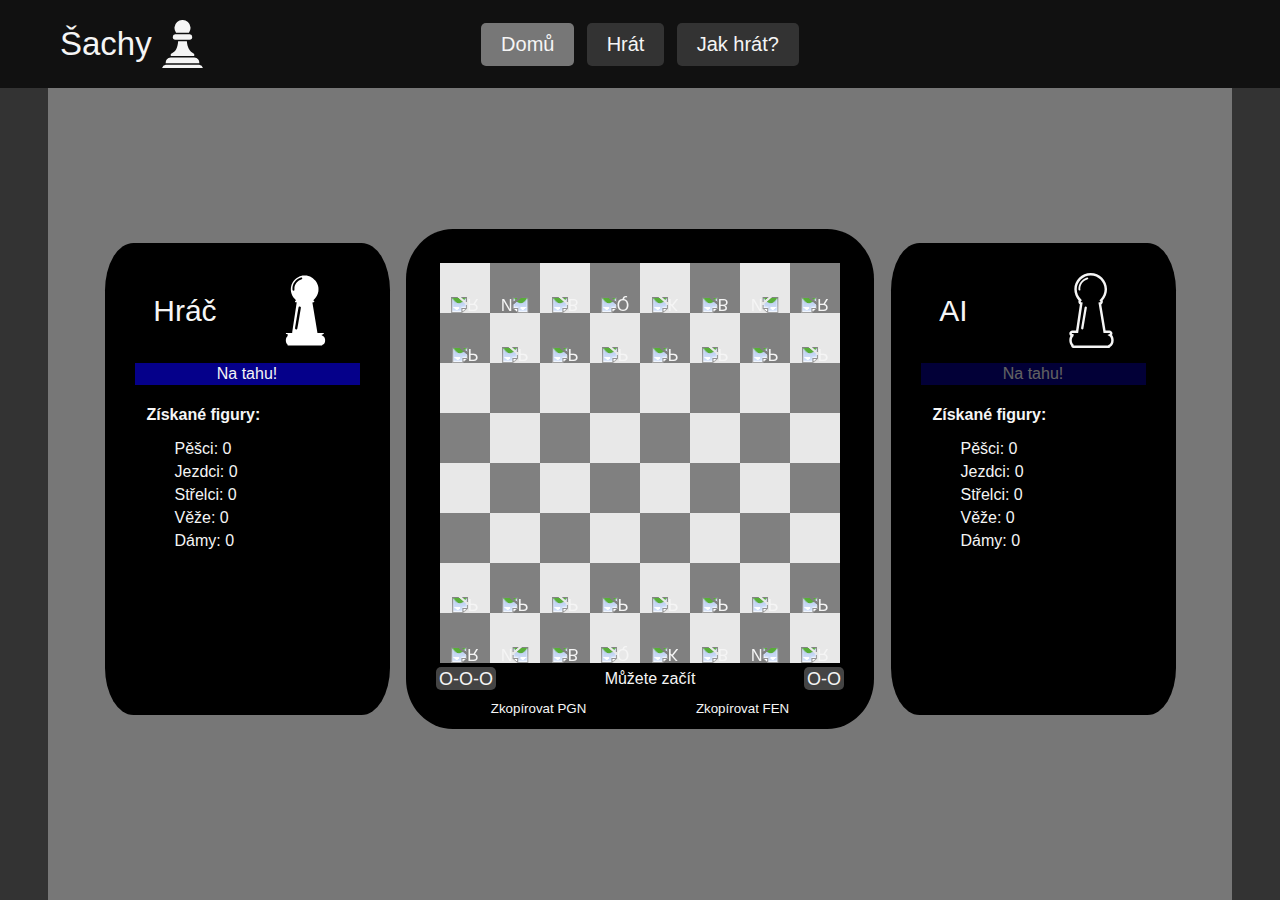
==== index.html @ 5ee54f92 "PGN/FEN export" ====
<!DOCTYPE html>
<html lang="en">
<head>
    <meta charset="UTF-8">
    <meta name="viewport" content="width=device-width, initial-scale=1.0">
    <title>Šachy</title>
    <link rel="stylesheet" href="chess.css">
    <link rel="stylesheet" href="style.css">
    <link rel="icon" href="https://www.svgrepo.com/show/48724/pawn.svg" type="image/x-icon">
</head>
<body>
    <header>
        <span>Šachy</span>
        <svg id="Layer_1" data-name="Layer 1" xmlns="http://www.w3.org/2000/svg" viewBox="0 0 104.38 122.88"><defs><style>.cls-1{fill-rule:evenodd;}</style></defs><title>chess-pawn</title><path class="cls-1" d="M35.73,32.57a20.45,20.45,0,1,1,32.91,0Zm35.06,3.88a7.1,7.1,0,0,1,6.17,7h0a7.11,7.11,0,0,1-6.61,7.06H34a7.1,7.1,0,0,1-6.6-7.06h0a7.1,7.1,0,0,1,6.17-7ZM63.33,54.4c.91,14.57,6,26.07,18.75,31.85V91.6H22.3V86.25c12-3.8,17.68-15,18.73-31.85ZM82.39,95.45a14.39,14.39,0,0,1,12.67,14.23v.22H9.32v-.22A14.39,14.39,0,0,1,22,95.45l.31,0H82.08l.31,0ZM94.9,113.77a12,12,0,0,1,9.48,9.11H0a12,12,0,0,1,9.47-9.11Z"/></svg>
        <div id="heading-buttons">
            <button id="home" class="selected">Domů</button>
            <button id="game">Hrát</button>
            <button id="howto">Jak hrát?</button>
        </div>
    </header>
    <main id="page1">
        <section class="game player-info" id="white">
            <div id="basic-info">
                <input type="text" value="Hráč">
                <img src="white-pawn.svg" alt="white-pawn">
            </div>
            <div class="na-tahu yes">Na tahu!</div>
            <div id="piece-gain">
                <h4>Získané figury:</h4>
                <ul>
                    <li>Pěšci: <span data-piece="P">0</span></li>
                    <li>Jezdci: <span data-piece="N">0</span></li>
                    <li>Střelci: <span data-piece="B">0</span></li>
                    <li>Věže: <span data-piece="R">0</span></li>
                    <li>Dámy: <span data-piece="Q">0</span></li>
                </ul>
            </div>
        </section>
        <section class="game">
            <div class="chessboard">
                <div class="1 a"></div>
                <div class="1 b"></div>
                <div class="1 c"></div>
                <div class="1 d"></div>
                <div class="1 e"></div>
                <div class="1 f"></div>
                <div class="1 g"></div>
                <div class="1 h"></div>

                <div class="2 a"></div>
                <div class="2 b"></div>
                <div class="2 c"></div>
                <div class="2 d"></div>
                <div class="2 e"></div>
                <div class="2 f"></div>
                <div class="2 g"></div>
                <div class="2 h"></div>

                <div class="3 a"></div>
                <div class="3 b"></div>
                <div class="3 c"></div>
                <div class="3 d"></div>
                <div class="3 e"></div>
                <div class="3 f"></div>
                <div class="3 g"></div>
                <div class="3 h"></div>

                <div class="4 a"></div>
                <div class="4 b"></div>
                <div class="4 c"></div>
                <div class="4 d"></div>
                <div class="4 e"></div>
                <div class="4 f"></div>
                <div class="4 g"></div>
                <div class="4 h"></div>

                <div class="5 a"></div>
                <div class="5 b"></div>
                <div class="5 c"></div>
                <div class="5 d"></div>
                <div class="5 e"></div>
                <div class="5 f"></div>
                <div class="5 g"></div>
                <div class="5 h"></div>

                <div class="6 a"></div>
                <div class="6 b"></div>
                <div class="6 c"></div>
                <div class="6 d"></div>
                <div class="6 e"></div>
                <div class="6 f"></div>
                <div class="6 g"></div>
                <div class="6 h"></div>

                <div class="7 a"></div>
                <div class="7 b"></div>
                <div class="7 c"></div>
                <div class="7 d"></div>
                <div class="7 e"></div>
                <div class="7 f"></div>
                <div class="7 g"></div>
                <div class="7 h"></div>

                <div class="8 a"></div>
                <div class="8 b"></div>
                <div class="8 c"></div>
                <div class="8 d"></div>
                <div class="8 e"></div>
                <div class="8 f"></div>
                <div class="8 g"></div>
                <div class="8 h"></div>
            </div>
            <div class="cb-tools">
                <button class="castle">O-O-O</button>
                <p id="protocol-line" id="black">Můžete začít</p>
                <button class="castle">O-O</button>
            </div>
            <div class="pgn-fen">
                <button id="pgn">Zkopírovat PGN</button>
                <button id="fen">Zkopírovat FEN</button>
            </div>
        </section>
        <section class="game player-info" id="black">
            <div id="basic-info">
                <input type="text" value="AI">
                <svg fill="#000000" version="1.1" id="Capa_1" xmlns="http://www.w3.org/2000/svg" xmlns:xlink="http://www.w3.org/1999/xlink"  width="800px" height="800px" viewBox="0 0 66.859 66.858" xml:space="preserve"><g><path d="M51.677,55.355c0.272-0.428,0.43-0.932,0.43-1.463c0-1.488-1.213-2.701-2.701-2.701h-3.407L42.13,27.973c0.86-0.485,1.432-1.403,1.432-2.455c0-0.348-0.063-0.688-0.188-1.005c2.492-2.684,3.904-6.252,3.904-9.926C47.278,6.544,40.735,0,32.692,0S18.104,6.544,18.104,14.587c0,3.634,1.391,7.176,3.84,9.854c-0.141,0.337-0.213,0.702-0.213,1.077c0,1.024,0.533,1.922,1.363,2.418l-3.457,23.255h-3.278c-1.49,0-2.701,1.213-2.701,2.701c0,0.865,0.406,1.637,1.041,2.131c-0.666,1.086-1.041,2.494-1.041,3.994c0,1.886,0.594,3.623,1.607,4.762v0.158c0,1.059,0.863,1.921,1.922,1.921h31.391c0.76,0,1.42-0.445,1.73-1.091c1.731-0.819,2.893-3.069,2.893-5.75C53.2,58.178,52.628,56.484,51.677,55.355z M49.134,63.872l-0.828,0.21v0.585H17.456v-0.825l-0.363-0.326c-0.756-0.682-1.246-2.053-1.246-3.498c0-1.467,0.479-2.809,1.246-3.5l0.363-0.326l-0.004-1.786h-1.093c-0.281,0-0.512-0.229-0.512-0.513c0-0.282,0.23-0.512,0.512-0.512h5.168l4.023-27.077l-1.082-0.16c-0.316-0.048-0.547-0.311-0.547-0.626c0-0.169,0.066-0.329,0.188-0.45l0.783-0.789l-0.799-0.771c-2.412-2.326-3.797-5.577-3.797-8.92c0-6.835,5.563-12.396,12.396-12.396c6.836,0,12.396,5.562,12.396,12.396c0,3.371-1.4,6.639-3.842,8.965l-0.781,0.743l0.732,0.792c0.078,0.087,0.174,0.231,0.174,0.431c0,0.326-0.25,0.595-0.578,0.626l-1.17,0.11l4.521,27.127h5.26c0.281,0,0.512,0.229,0.512,0.512c0,0.203-0.123,0.387-0.309,0.469l-1.961,0.85l1.832,1.096c0.738,0.44,1.531,1.789,1.531,3.711C51.011,62.135,50.058,63.641,49.134,63.872z M29.3,31.019l-3.098,18.377c-0.084,0.506-0.521,0.863-1.016,0.863c-0.059,0-0.115-0.006-0.174-0.017c-0.563-0.095-0.941-0.627-0.846-1.188l3.096-18.38c0.096-0.561,0.627-0.942,1.189-0.844C29.017,29.924,29.394,30.457,29.3,31.019z M30.511,4.492c0.152,0.43-0.074,0.901-0.504,1.053c-7.484,2.632-6.523,8.936-6.48,9.203c0.076,0.449-0.229,0.876-0.68,0.95c-0.045,0.008-0.092,0.011-0.137,0.011c-0.396,0-0.746-0.286-0.813-0.689c-0.014-0.078-1.217-7.946,7.561-11.034C29.888,3.833,30.361,4.061,30.511,4.492z"/></g></svg>
            </div>
            <div class="na-tahu no">Na tahu!</div>
            <div id="piece-gain">
                <h4>Získané figury:</h4>
                <ul>
                    <li>Pěšci: <span data-piece="P">0</span></li>
                    <li>Jezdci: <span data-piece="N">0</span></li>
                    <li>Střelci: <span data-piece="B">0</span></li>
                    <li>Věže: <span data-piece="R">0</span></li>
                    <li>Dámy: <span data-piece="Q">0</span></li>
                </ul>
            </div>
        </section>
    </main>
    <main id="page2" style="display: none;"></main>
    <main id="page3" style="display: none;"></main>
    <!-- <button id="invert">Invert the chessboard!</button> -->

    <script src="chessboard.js"></script>
    <script src="script.js"></script>
</body>
</html>
---- chess.css ----
.chessboard {
    display: grid;
    grid-template-columns: repeat(8, 1fr);
    grid-template-rows: repeat(8, 1fr);
    width: 400px;
    height: 400px;
    border: 3px solid black;
    padding: 1px;
    /* invert the content upside down, but the sides have to remain in the same columns */
    transform: matrix(1, 0, 0, -1, 0, 0);
}
.chessboard div{
    background-color: #e8e8e8;
}

.chessboard .\031.a, .\033.a, .\035.a, .\037.a,
.chessboard .\031.c, .\033.c, .\035.c, .\037.c,
.chessboard .\031.e, .\033.e, .\035.e, .\037.e,
.chessboard .\031.g, .\033.g, .\035.g, .\037.g,
.chessboard .\030.b, .\032.b, .\034.b, .\036.b, .\038.b,
.chessboard .\030.d, .\032.d, .\034.d, .\036.d, .\038.d,
.chessboard .\030.f, .\032.f, .\034.f, .\036.f, .\038.f,
.chessboard .\030.h, .\032.h, .\034.h, .\036.h, .\038.h {
    background-color: grey;
}


.chessboard div {
    text-align: center;
    width: 50px;
    height: 50px;
}

.chessboard div:hover {
    opacity: 0.5;
}
.chessboard div.a:hover {
    opacity: 0.5;
}

img {
    width: 100%;
}

img[src="https://upload.wikimedia.org/wikipedia/commons/4/43/Chess_Ndt45.svg"], img[src="https://upload.wikimedia.org/wikipedia/commons/1/17/Chess_Nlt45.svg"] {
    transform: matrix(-1, 0, 0, 1, 0, 0);
}
---- style.css ----
:root{
    --game-height: 430px
}

*{
    font-family: sans-serif;
}

header{
    position: fixed;
    top: 0;
    left: 0;
    padding: 20px 60px;
    background-color: #111;
    color: whitesmoke;
    width: 100vw;
    font-size: 33px;
    display: flex;
    align-items: center;
    z-index: 100;
}
header svg{
    width: 41px;
    fill: whitesmoke;
    margin-left: 10px;
}
#heading-buttons{
    display: flex;
    align-content: center;
    justify-content: space-around;
    position: absolute;
    left: calc(50vw - 165px);
    width: 330px;
}
#heading-buttons button{
    padding: 10px 20px;
    background-color: #333;
    color: whitesmoke;
    border: none;
    border-radius: 5px;
    cursor: pointer;
    font-size: 20px;
    transition: 0.5s;
}
#heading-buttons button:hover{
    background-color: #555;
}
#heading-buttons button:active{
    background-color: #777;
}
.selected{
    background-color: #777 !important;
    
}
main{
    margin: 0px 40px;
    background-color: rgb(119, 119, 119);
    padding: 50px 40px 0px;
    display: flex;
    height: -webkit-fill-available;
    justify-content: space-evenly;
    align-items: center;
}

body{
    margin-bottom: 0;
    height: calc(100vh - 8px); /* 8px is the default margin-top of body */
    background-color: #333;
}

section.game{
    background-color: black;
    width: fit-content;
    padding: 30px;
    border-radius: 10%;
    color: whitesmoke;
    padding-bottom: 12px;
}

section.player-info{
    height: var(--game-height);
    width: 225px;
}

#basic-info{
    display: flex;
    justify-content: center;
    align-items: center;
    margin-bottom: 15px;
}

#basic-info svg{
    width: 75px;
    fill: whitesmoke;
    height: min-content;
}
#basic-info img{
    width: 75px;
    height: min-content;
}

#basic-info input{
    height: 30px;
    /* It has to not appear as input */
    background-color: transparent;
    border: none;
    color: whitesmoke;
    font-size: 30px;
    max-width: 50%;
    
}
#basic-info input:focus{
    outline: none;
}

.na-tahu{
    background-color: #05008a;
    color: whitesmoke;
    padding: 2px 0;
    text-align: center
}
.na-tahu.no{
    opacity: 0.4;
}

#piece-gain h4{
    margin-left: 12px;
    margin-bottom: 5px;
}

#piece-gain li{
    list-style-type: none;
    margin-top: 5px;
}
.cb-tools{
    display: flex;
    justify-content: space-between;
    align-items: center;
}

#protocol-line{
    margin: 0;
    text-align: center;
}

.cb-tools button{
    padding: 2px 3px 0;
    background-color: #444;
    color: whitesmoke;
    border: none;
    border-radius: 5px;
    cursor: pointer;
    font-size: 18px;
    transition: 0.2s;
}

.cb-tools button:hover{
    background-color: #666;
}

.pgn-fen {
    display: flex;
    justify-content: space-around;
    align-items: center;
    padding-top: 10px;
}
.pgn-fen button{
    background-color: transparent;
    outline: none;
    border: none;
    color: whitesmoke;
}
.pgn-fen button:hover{
    color: #666;
    cursor: pointer;
}
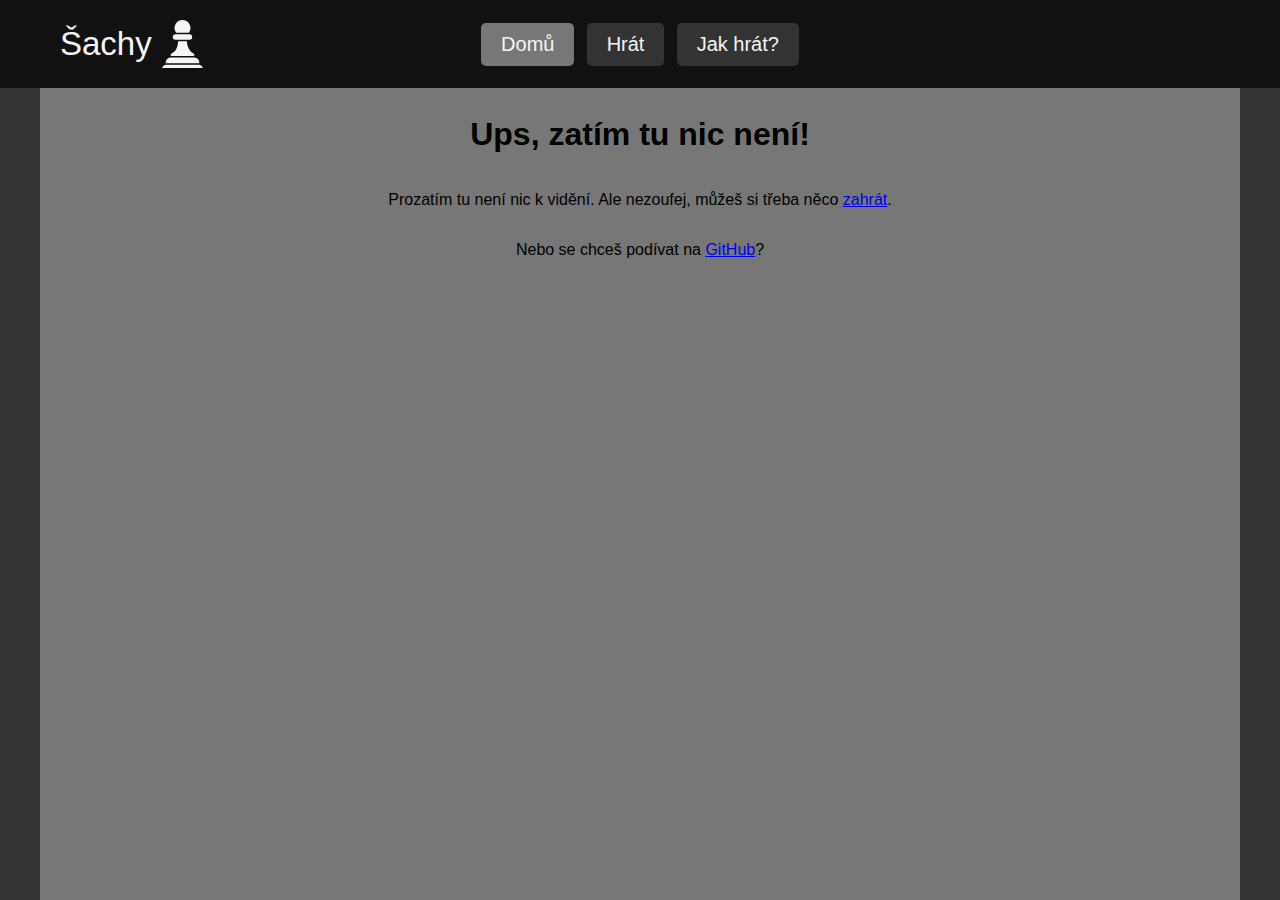
==== commit 8c78b66a: "RespCSS Tabs add" ====
--- a/index.html
+++ b/index.html
@@ -4,9 +4,9 @@
     <meta charset="UTF-8">
     <meta name="viewport" content="width=device-width, initial-scale=1.0">
     <title>Šachy</title>
-    <link rel="stylesheet" href="chess.css">
     <link rel="stylesheet" href="style.css">
     <link rel="icon" href="https://www.svgrepo.com/show/48724/pawn.svg" type="image/x-icon">
+    <link rel="stylesheet" href="responzivita.css">
 </head>
 <body>
     <header>
@@ -14,135 +14,16 @@
         <svg id="Layer_1" data-name="Layer 1" xmlns="http://www.w3.org/2000/svg" viewBox="0 0 104.38 122.88"><defs><style>.cls-1{fill-rule:evenodd;}</style></defs><title>chess-pawn</title><path class="cls-1" d="M35.73,32.57a20.45,20.45,0,1,1,32.91,0Zm35.06,3.88a7.1,7.1,0,0,1,6.17,7h0a7.11,7.11,0,0,1-6.61,7.06H34a7.1,7.1,0,0,1-6.6-7.06h0a7.1,7.1,0,0,1,6.17-7ZM63.33,54.4c.91,14.57,6,26.07,18.75,31.85V91.6H22.3V86.25c12-3.8,17.68-15,18.73-31.85ZM82.39,95.45a14.39,14.39,0,0,1,12.67,14.23v.22H9.32v-.22A14.39,14.39,0,0,1,22,95.45l.31,0H82.08l.31,0ZM94.9,113.77a12,12,0,0,1,9.48,9.11H0a12,12,0,0,1,9.47-9.11Z"/></svg>
         <div id="heading-buttons">
             <button id="home" class="selected">Domů</button>
-            <button id="game">Hrát</button>
-            <button id="howto">Jak hrát?</button>
+            <button id="game"><a href="./game.html">Hrát</a></button>
+            <button id="howto"><a href="./tutorial.html">Jak hrát?</a></button>
         </div>
     </header>
-    <main id="page1">
-        <section class="game player-info" id="white">
-            <div id="basic-info">
-                <input type="text" value="Hráč">
-                <img src="white-pawn.svg" alt="white-pawn">
-            </div>
-            <div class="na-tahu yes">Na tahu!</div>
-            <div id="piece-gain">
-                <h4>Získané figury:</h4>
-                <ul>
-                    <li>Pěšci: <span data-piece="P">0</span></li>
-                    <li>Jezdci: <span data-piece="N">0</span></li>
-                    <li>Střelci: <span data-piece="B">0</span></li>
-                    <li>Věže: <span data-piece="R">0</span></li>
-                    <li>Dámy: <span data-piece="Q">0</span></li>
-                </ul>
-            </div>
-        </section>
-        <section class="game">
-            <div class="chessboard">
-                <div class="1 a"></div>
-                <div class="1 b"></div>
-                <div class="1 c"></div>
-                <div class="1 d"></div>
-                <div class="1 e"></div>
-                <div class="1 f"></div>
-                <div class="1 g"></div>
-                <div class="1 h"></div>
+    <main id="page2">
+        <h1>Ups, zatím tu nic není!</h1>
+        <p>Prozatím tu není nic k vidění. Ale nezoufej, můžeš si třeba něco <a href="./game.html">zahrát</a>.</p>
+        <p>Nebo se chceš podívat na <a href="https://github.com/M-Brachtl/chess_web">GitHub</a>?</p>
+    </main>
 
-                <div class="2 a"></div>
-                <div class="2 b"></div>
-                <div class="2 c"></div>
-                <div class="2 d"></div>
-                <div class="2 e"></div>
-                <div class="2 f"></div>
-                <div class="2 g"></div>
-                <div class="2 h"></div>
-
-                <div class="3 a"></div>
-                <div class="3 b"></div>
-                <div class="3 c"></div>
-                <div class="3 d"></div>
-                <div class="3 e"></div>
-                <div class="3 f"></div>
-                <div class="3 g"></div>
-                <div class="3 h"></div>
-
-                <div class="4 a"></div>
-                <div class="4 b"></div>
-                <div class="4 c"></div>
-                <div class="4 d"></div>
-                <div class="4 e"></div>
-                <div class="4 f"></div>
-                <div class="4 g"></div>
-                <div class="4 h"></div>
-
-                <div class="5 a"></div>
-                <div class="5 b"></div>
-                <div class="5 c"></div>
-                <div class="5 d"></div>
-                <div class="5 e"></div>
-                <div class="5 f"></div>
-                <div class="5 g"></div>
-                <div class="5 h"></div>
-
-                <div class="6 a"></div>
-                <div class="6 b"></div>
-                <div class="6 c"></div>
-                <div class="6 d"></div>
-                <div class="6 e"></div>
-                <div class="6 f"></div>
-                <div class="6 g"></div>
-                <div class="6 h"></div>
-
-                <div class="7 a"></div>
-                <div class="7 b"></div>
-                <div class="7 c"></div>
-                <div class="7 d"></div>
-                <div class="7 e"></div>
-                <div class="7 f"></div>
-                <div class="7 g"></div>
-                <div class="7 h"></div>
-
-                <div class="8 a"></div>
-                <div class="8 b"></div>
-                <div class="8 c"></div>
-                <div class="8 d"></div>
-                <div class="8 e"></div>
-                <div class="8 f"></div>
-                <div class="8 g"></div>
-                <div class="8 h"></div>
-            </div>
-            <div class="cb-tools">
-                <button class="castle">O-O-O</button>
-                <p id="protocol-line" id="black">Můžete začít</p>
-                <button class="castle">O-O</button>
-            </div>
-            <div class="pgn-fen">
-                <button id="pgn">Zkopírovat PGN</button>
-                <button id="fen">Zkopírovat FEN</button>
-            </div>
-        </section>
-        <section class="game player-info" id="black">
-            <div id="basic-info">
-                <input type="text" value="AI">
-                <svg fill="#000000" version="1.1" id="Capa_1" xmlns="http://www.w3.org/2000/svg" xmlns:xlink="http://www.w3.org/1999/xlink"  width="800px" height="800px" viewBox="0 0 66.859 66.858" xml:space="preserve"><g><path d="M51.677,55.355c0.272-0.428,0.43-0.932,0.43-1.463c0-1.488-1.213-2.701-2.701-2.701h-3.407L42.13,27.973c0.86-0.485,1.432-1.403,1.432-2.455c0-0.348-0.063-0.688-0.188-1.005c2.492-2.684,3.904-6.252,3.904-9.926C47.278,6.544,40.735,0,32.692,0S18.104,6.544,18.104,14.587c0,3.634,1.391,7.176,3.84,9.854c-0.141,0.337-0.213,0.702-0.213,1.077c0,1.024,0.533,1.922,1.363,2.418l-3.457,23.255h-3.278c-1.49,0-2.701,1.213-2.701,2.701c0,0.865,0.406,1.637,1.041,2.131c-0.666,1.086-1.041,2.494-1.041,3.994c0,1.886,0.594,3.623,1.607,4.762v0.158c0,1.059,0.863,1.921,1.922,1.921h31.391c0.76,0,1.42-0.445,1.73-1.091c1.731-0.819,2.893-3.069,2.893-5.75C53.2,58.178,52.628,56.484,51.677,55.355z M49.134,63.872l-0.828,0.21v0.585H17.456v-0.825l-0.363-0.326c-0.756-0.682-1.246-2.053-1.246-3.498c0-1.467,0.479-2.809,1.246-3.5l0.363-0.326l-0.004-1.786h-1.093c-0.281,0-0.512-0.229-0.512-0.513c0-0.282,0.23-0.512,0.512-0.512h5.168l4.023-27.077l-1.082-0.16c-0.316-0.048-0.547-0.311-0.547-0.626c0-0.169,0.066-0.329,0.188-0.45l0.783-0.789l-0.799-0.771c-2.412-2.326-3.797-5.577-3.797-8.92c0-6.835,5.563-12.396,12.396-12.396c6.836,0,12.396,5.562,12.396,12.396c0,3.371-1.4,6.639-3.842,8.965l-0.781,0.743l0.732,0.792c0.078,0.087,0.174,0.231,0.174,0.431c0,0.326-0.25,0.595-0.578,0.626l-1.17,0.11l4.521,27.127h5.26c0.281,0,0.512,0.229,0.512,0.512c0,0.203-0.123,0.387-0.309,0.469l-1.961,0.85l1.832,1.096c0.738,0.44,1.531,1.789,1.531,3.711C51.011,62.135,50.058,63.641,49.134,63.872z M29.3,31.019l-3.098,18.377c-0.084,0.506-0.521,0.863-1.016,0.863c-0.059,0-0.115-0.006-0.174-0.017c-0.563-0.095-0.941-0.627-0.846-1.188l3.096-18.38c0.096-0.561,0.627-0.942,1.189-0.844C29.017,29.924,29.394,30.457,29.3,31.019z M30.511,4.492c0.152,0.43-0.074,0.901-0.504,1.053c-7.484,2.632-6.523,8.936-6.48,9.203c0.076,0.449-0.229,0.876-0.68,0.95c-0.045,0.008-0.092,0.011-0.137,0.011c-0.396,0-0.746-0.286-0.813-0.689c-0.014-0.078-1.217-7.946,7.561-11.034C29.888,3.833,30.361,4.061,30.511,4.492z"/></g></svg>
-            </div>
-            <div class="na-tahu no">Na tahu!</div>
-            <div id="piece-gain">
-                <h4>Získané figury:</h4>
-                <ul>
-                    <li>Pěšci: <span data-piece="P">0</span></li>
-                    <li>Jezdci: <span data-piece="N">0</span></li>
-                    <li>Střelci: <span data-piece="B">0</span></li>
-                    <li>Věže: <span data-piece="R">0</span></li>
-                    <li>Dámy: <span data-piece="Q">0</span></li>
-                </ul>
-            </div>
-        </section>
-    </main>
-    <main id="page2" style="display: none;"></main>
-    <main id="page3" style="display: none;"></main>
-    <!-- <button id="invert">Invert the chessboard!</button> -->
-
-    <script src="chessboard.js"></script>
     <script src="script.js"></script>
 </body>
 </html>--- a/style.css
+++ b/style.css
@@ -1,5 +1,5 @@
 :root{
-    --game-height: 430px
+    --game-height: 457.6px
 }
 
 *{
@@ -53,19 +53,30 @@
     
 }
 main{
-    margin: 0px 40px;
+    padding: 15px 40px 0px;
     background-color: rgb(119, 119, 119);
-    padding: 50px 40px 0px;
-    display: flex;
+}
+
+#page1{
+    display: flex;
+    justify-content: space-evenly;
+    align-items: center;
+}
+
+body{
+    text-align: center;
+    margin: 80px 40px 0px;
+    /* background-color: #333; */
+    background-color: rgb(119, 119, 119);
     height: -webkit-fill-available;
-    justify-content: space-evenly;
-    align-items: center;
-}
-
-body{
-    margin-bottom: 0;
-    height: calc(100vh - 8px); /* 8px is the default margin-top of body */
+    overflow: auto;
+}
+
+html{
+    scroll-behavior: smooth;
     background-color: #333;
+    height: 100%;
+    overflow: auto;
 }
 
 section.game{
@@ -173,4 +184,21 @@
 .pgn-fen button:hover{
     color: #666;
     cursor: pointer;
+}
+
+#heading-buttons a{
+    color: whitesmoke;
+    text-decoration: none;
+    outline: none;
+}
+a{
+    outline: none;
+}
+
+/* homepage */
+#page2{
+    text-align: center;
+    display: flex;
+    flex-direction: column;
+    justify-content: center;
 }--- a/responzivita.css
+++ b/responzivita.css
@@ -0,0 +1,70 @@
+@media (max-width: 1200px){
+    body{
+        margin: 80px 0px 0px;
+        /* background-color: #333; */
+        background-color: rgb(119, 119, 119);
+        height: -webkit-fill-available;
+    }
+}
+@media (max-width: 1116px){
+    .player-info #piece-gain{
+        display: none;
+    }
+    .player-info{
+        display: flex;
+        flex-direction: column;
+        justify-content: center;
+        align-items: normal;
+        margin-bottom: 0px;
+        width: 155px !important;
+        padding: 5px !important;
+    }
+    .player-info #basic-info{
+        flex-direction: column;
+    }
+    .player-info #basic-info input{
+        text-align: center;
+    }
+}
+@media (max-width: 880px){
+    .player-info{
+        display: none;
+    }
+}
+
+@media (max-width: 740px){
+    #heading-buttons{
+        right: 130px;
+        left: unset;
+    }
+}
+
+@media (max-width: 550px) {
+    #heading-buttons{
+        right: unset;
+        left: calc(50vw - 165px);
+    }
+    header span, header svg{
+        color: transparent;
+        fill: transparent;
+    }
+    main {
+        padding-left: 0;
+        padding-right: 0;
+    }
+}
+
+@media (max-width: 470px){
+    section.game{
+        padding: 15px;
+        border-radius: 1%;
+    }
+}
+
+/* 440px */
+@media (max-width: 440px){
+    .chessboard div {
+        width: 40px;
+        height: 40px;
+    }
+}
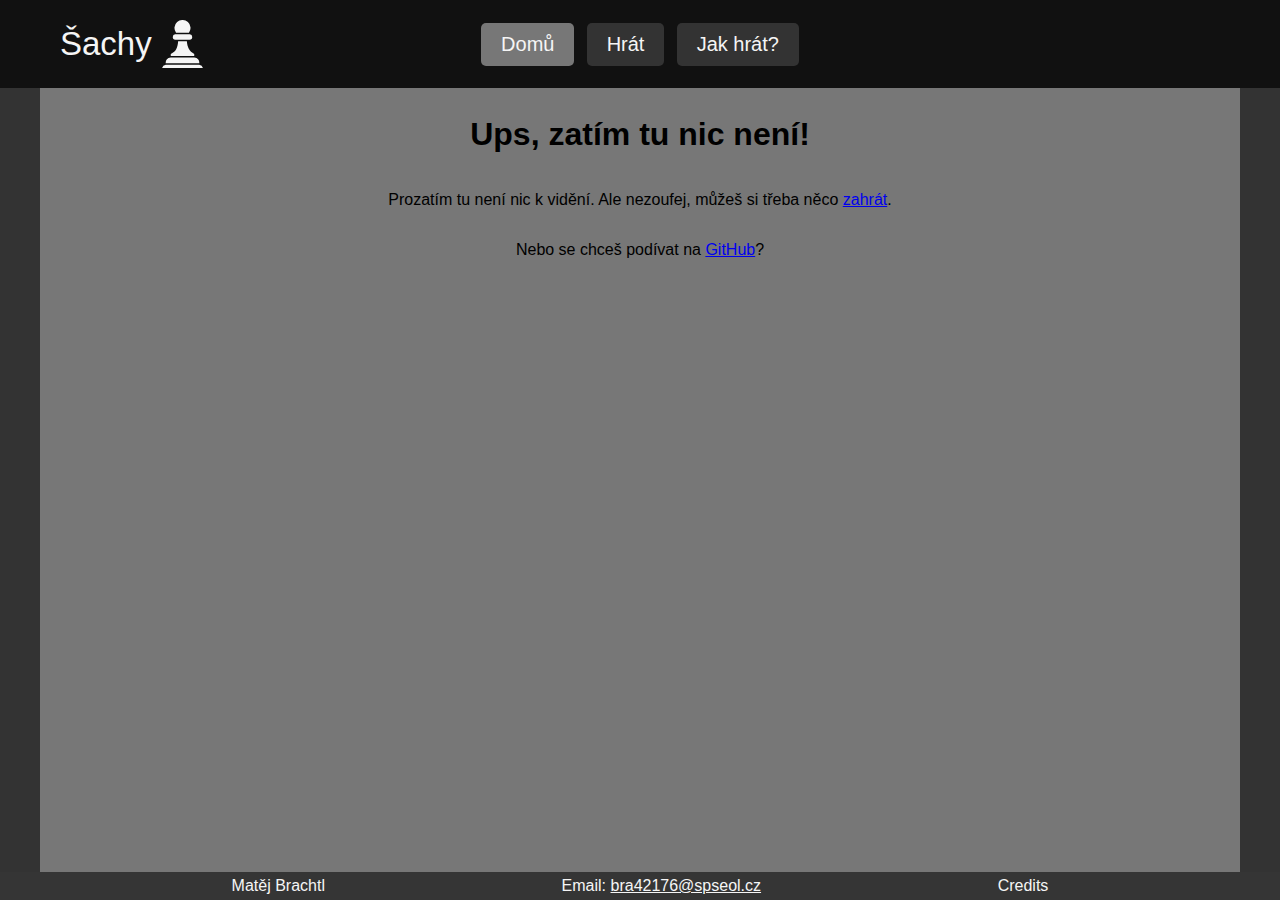
==== commit b0036cfe: "Footer & Credits" ====
--- a/index.html
+++ b/index.html
@@ -23,7 +23,21 @@
         <p>Prozatím tu není nic k vidění. Ale nezoufej, můžeš si třeba něco <a href="./game.html">zahrát</a>.</p>
         <p>Nebo se chceš podívat na <a href="https://github.com/M-Brachtl/chess_web">GitHub</a>?</p>
     </main>
-
+    <footer>
+        <!-- kontaktní info, credits -->
+        <p>Matěj Brachtl</p>
+        <p>Email: <a href="mailto:bra42176@spseol.cz">bra42176@spseol.cz</a></p>
+        <p onclick="creditsShow()" style="cursor: pointer;">Credits</p>
+    </footer>
+    <footer id="credits-footer">
+        <p>Nápad: Matěj Brachtl</p>
+        <p>Design: Matěj Brachtl</p>
+        <p>Kód: Matěj Brachtl</p>
+        <p>Test: Matěj Brachtl, Klaudie Stuchlíková</p>
+        <p>Klávesová zkratka pro '@' (AltGr + V): Klaudie Stuchlíková</p>
+        <p>Veřejně dostupné využité prostředky: Wikimedia, SVGRepo, Chess.js, Stockfish, Browserify</p>
+        <button onclick="creditsHide()">Zavřít</button>
+    </footer>
     <script src="script.js"></script>
 </body>
 </html>--- a/style.css
+++ b/style.css
@@ -201,4 +201,52 @@
     display: flex;
     flex-direction: column;
     justify-content: center;
+}
+
+#piece-gain{
+    text-align: left;
+}
+
+footer{
+    position: fixed;
+    bottom: 0;
+    left: 0;
+    background-color: #353535;
+    color: whitesmoke;
+    width: 100%;
+    /* font-size: 20px; */
+    display: flex;
+    align-items: center;
+    justify-content: space-evenly;
+    z-index: 100;
+}
+
+footer p{
+    margin: 5px;
+}
+
+footer a{
+    color: whitesmoke;
+    /* text-decoration: none; */
+}
+
+#credits-footer{
+    bottom: -280.4px;
+    z-index: 99;
+}
+#credits-footer.opened{
+    bottom: 28.4px;
+}
+
+footer button{
+    padding: 10px 20px;
+    background-color: #333;
+    color: whitesmoke;
+    border: none;
+    cursor: pointer;
+    font-size: 20px;
+    transition: 0.5s;
+}
+footer button:hover{
+    background-color: #555;
 }--- a/responzivita.css
+++ b/responzivita.css
@@ -68,3 +68,10 @@
         height: 40px;
     }
 }
+
+@media (max-width: 700px){
+    #credits-footer.opened{
+        flex-direction: column;
+        top: 88px ;
+    }
+}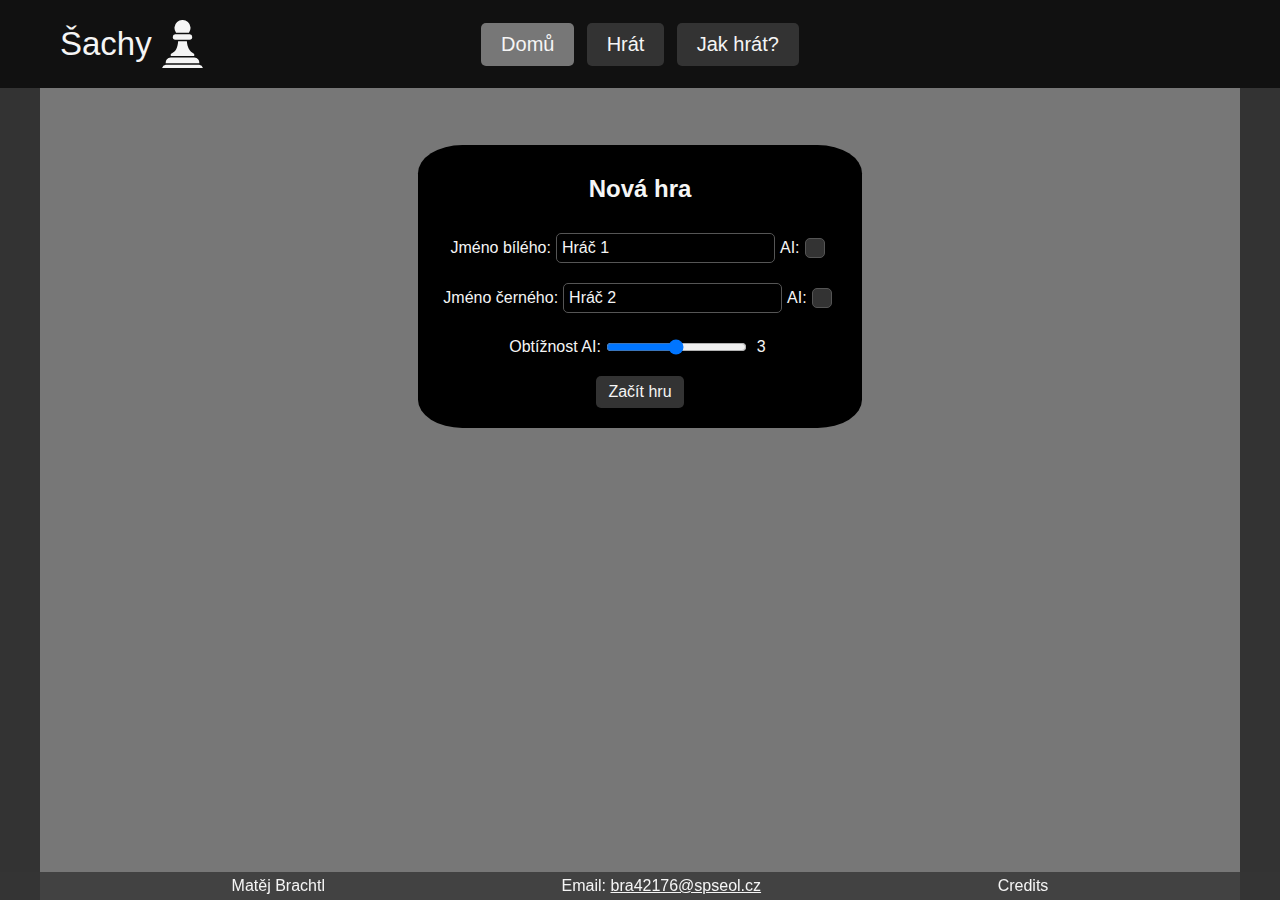
==== commit 15e970ac: "New Game tab" ====
--- a/index.html
+++ b/index.html
@@ -18,10 +18,29 @@
             <button id="howto"><a href="./tutorial.html">Jak hrát?</a></button>
         </div>
     </header>
-    <main id="page2">
-        <h1>Ups, zatím tu nic není!</h1>
-        <p>Prozatím tu není nic k vidění. Ale nezoufej, můžeš si třeba něco <a href="./game.html">zahrát</a>.</p>
-        <p>Nebo se chceš podívat na <a href="https://github.com/M-Brachtl/chess_web">GitHub</a>?</p>
+    <main id="pageI">
+        <section class="new game">
+            <h2>Nová hra</h2>
+            <div id="new-game">
+                <div id="player1" class="new-game-parts">
+                    Jméno bílého:
+                    <input type="text" value="Hráč 1">
+                    AI: <input type="checkbox" class="aiChBox">
+                </div>
+                <div id="player2" class="new-game-parts">
+                    Jméno černého:
+                    <input type="text" value="Hráč 2">
+                    AI: <input type="checkbox" class="aiChBox">
+                </div>
+                <div id="difficulty" class="new-game-parts">
+                    Obtížnost AI:
+                    <!-- moving button -->
+                    <input type="range" min="1" max="5" value="3" oninput="document.getElementById('difficulty-value').textContent = value">
+                    <span id="difficulty-value">3</span>
+                </div>
+                <button onclick="newGame()">Začít hru</button>
+            </form>
+        </section>
     </main>
     <footer>
         <!-- kontaktní info, credits -->
--- a/style.css
+++ b/style.css
@@ -196,7 +196,7 @@
 }
 
 /* homepage */
-#page2{
+#pageI, #page2{
     text-align: center;
     display: flex;
     flex-direction: column;
@@ -211,7 +211,7 @@
     position: fixed;
     bottom: 0;
     left: 0;
-    background-color: #353535;
+    background-color: #353535cb;
     color: whitesmoke;
     width: 100%;
     /* font-size: 20px; */
@@ -231,16 +231,17 @@
 }
 
 #credits-footer{
-    bottom: -280.4px;
+    bottom: -280px;
     z-index: 99;
+    transition: 0.5s;
 }
 #credits-footer.opened{
-    bottom: 28.4px;
+    bottom: 28.3px;
 }
 
 footer button{
     padding: 10px 20px;
-    background-color: #333;
+    background-color: transparent;
     color: whitesmoke;
     border: none;
     cursor: pointer;
@@ -249,4 +250,74 @@
 }
 footer button:hover{
     background-color: #555;
+}
+
+img{
+    user-select: none;
+    -webkit-user-drag: none;
+}
+
+
+#new-game{
+    display: flex;
+    flex-direction: column;
+    align-items: center;
+    justify-content: center;
+    margin-top: 20px;
+}
+#new-game *{
+    margin: 5px;
+}
+
+.new.game{
+    padding: 10px 20px 15px;
+}
+
+.new-game-parts{
+    display: flex;
+    justify-content: center;
+    align-items: center;
+}
+
+.new-game-parts input{
+    margin-left: 10px;
+    background-color: transparent;
+    border: #555 solid 1px;
+    font-size: inherit;
+    color: whitesmoke;
+    padding: 5px;
+    border-radius: 5px;
+}
+
+.new.game button{
+    background-color: #333;
+    color: whitesmoke;
+    border: none;
+    cursor: pointer;
+    padding: 7px 12px;
+    border-radius: 5px;
+    transition: 0.5s;
+    font-size: medium;
+}
+.new.game button:hover{
+    background-color: #555;
+}
+
+input[type="checkbox"]{
+    width: 20px;
+    height: 20px;
+    background-color: #333;
+    border: #555 solid 1px;
+    cursor: pointer;
+    appearance: none;
+}
+
+input[type="checkbox"]:checked{
+    background-color: #555fff;
+}
+
+#pageI{
+    align-items: center;
+    justify-content: center;
+    margin-top: 50px;
 }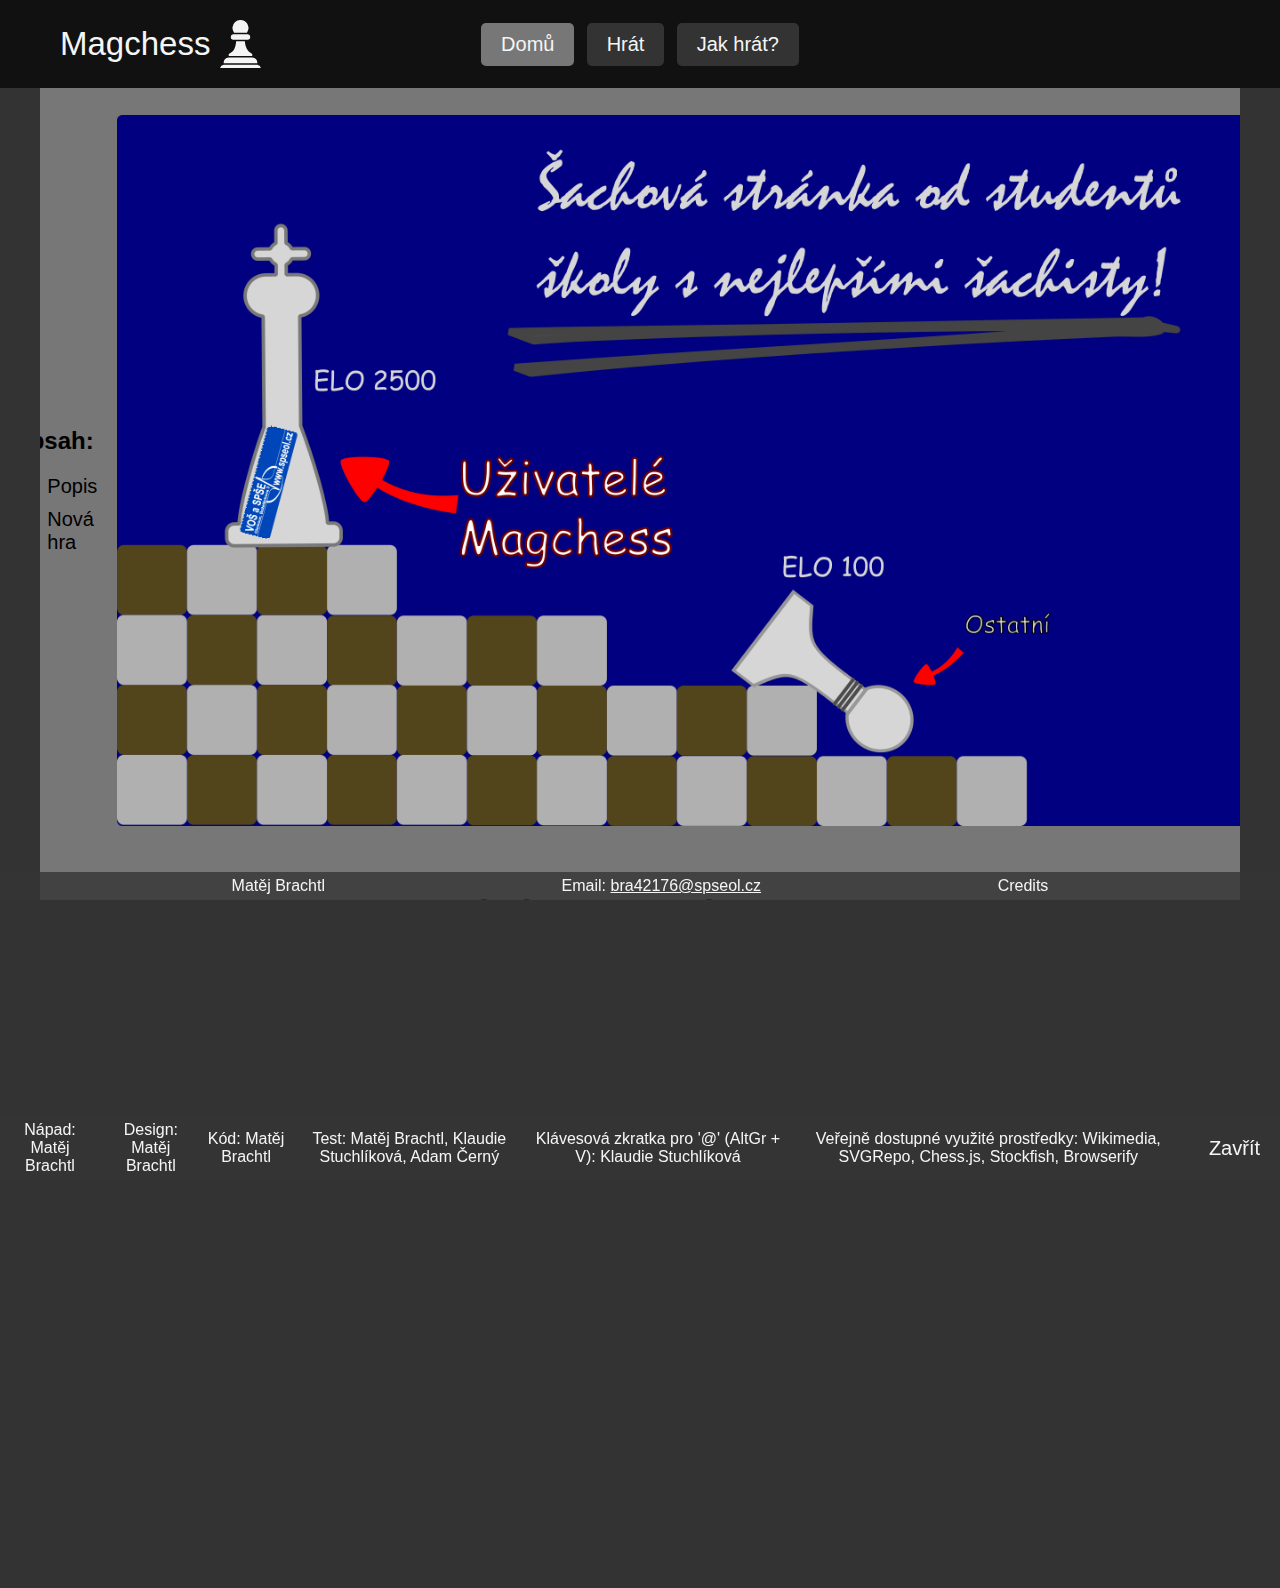
==== commit b9410453: "Prototype Index.html" ====
--- a/index.html
+++ b/index.html
@@ -3,14 +3,14 @@
 <head>
     <meta charset="UTF-8">
     <meta name="viewport" content="width=device-width, initial-scale=1.0">
-    <title>Šachy</title>
+    <title>Magchess</title>
     <link rel="stylesheet" href="style.css">
     <link rel="icon" href="https://www.svgrepo.com/show/48724/pawn.svg" type="image/x-icon">
     <link rel="stylesheet" href="responzivita.css">
 </head>
 <body>
     <header>
-        <span>Šachy</span>
+        <span>Magchess</span>
         <svg id="Layer_1" data-name="Layer 1" xmlns="http://www.w3.org/2000/svg" viewBox="0 0 104.38 122.88"><defs><style>.cls-1{fill-rule:evenodd;}</style></defs><title>chess-pawn</title><path class="cls-1" d="M35.73,32.57a20.45,20.45,0,1,1,32.91,0Zm35.06,3.88a7.1,7.1,0,0,1,6.17,7h0a7.11,7.11,0,0,1-6.61,7.06H34a7.1,7.1,0,0,1-6.6-7.06h0a7.1,7.1,0,0,1,6.17-7ZM63.33,54.4c.91,14.57,6,26.07,18.75,31.85V91.6H22.3V86.25c12-3.8,17.68-15,18.73-31.85ZM82.39,95.45a14.39,14.39,0,0,1,12.67,14.23v.22H9.32v-.22A14.39,14.39,0,0,1,22,95.45l.31,0H82.08l.31,0ZM94.9,113.77a12,12,0,0,1,9.48,9.11H0a12,12,0,0,1,9.47-9.11Z"/></svg>
         <div id="heading-buttons">
             <button id="home" class="selected">Domů</button>
@@ -19,6 +19,25 @@
         </div>
     </header>
     <main id="pageI">
+        <section id="uvod-obsah">
+            <div id="obsah">
+                <h2>Obsah:</h2>
+                <ul>
+                    <li><a href="#text">Popis</a></li>
+                    <li><a href="#new-game">Nová hra</a></li>
+                </ul>
+            </div>
+            <img src="websletak.png" alt="letak">
+        </section>
+        <section id="text">
+            <h1>Vítej na Magchessu!</h1>
+            <p>Jsem si jistý, že jsi sem nezavítal náhodou. Zkrátka tomu tak osud chtěl. Chtěl, aby ses dozvěděl o této bezesporu kvalitní stránce.</p>
+            <p>Magchess je stránka, která ti umožní hrát šachy s kamarádem na jednom počítači, sám se sebou, nebo s AI.</p>
+            <p>Při vývoji jsem myslel na customizaci. Můžeš si zvolit jména soupeřů a třeba předstírat zápas Magnuse Carlsena s Kasparovem nebo dokonce s tebou!</p>
+            <p>Nezapomněl jsem ani na uživatelskou přizpůsobivost. Na kartě <a href="tutorial.html">Jak hrát</a> si můžeš přečíst návod, jak se při hře zorientovat. Cože? Tobě se nechce číst? Tak si tam pusť!</p>
+            <p>Pokud si chceš svoji hru zanalyzovat, stránka nabízí export PGN řetězce, který stačí zkopírovat do stránek jako je Chess.com nebo Lichess</p>
+            <h2>Tak na co čekáš? Je čas si zahrát!</h2>
+        </section>
         <section class="new game">
             <h2>Nová hra</h2>
             <div id="new-game">
@@ -52,11 +71,11 @@
         <p>Nápad: Matěj Brachtl</p>
         <p>Design: Matěj Brachtl</p>
         <p>Kód: Matěj Brachtl</p>
-        <p>Test: Matěj Brachtl, Klaudie Stuchlíková</p>
+        <p>Test: Matěj Brachtl, Klaudie Stuchlíková, Adam Černý</p>
         <p>Klávesová zkratka pro '@' (AltGr + V): Klaudie Stuchlíková</p>
         <p>Veřejně dostupné využité prostředky: Wikimedia, SVGRepo, Chess.js, Stockfish, Browserify</p>
         <button onclick="creditsHide()">Zavřít</button>
     </footer>
     <script src="script.js"></script>
 </body>
-</html>+</html>
--- a/style.css
+++ b/style.css
@@ -53,8 +53,9 @@
     
 }
 main{
-    padding: 15px 40px 0px;
+    padding: 15px 40px 10px;
     background-color: rgb(119, 119, 119);
+    margin-bottom: 28.4px;
 }
 
 #page1{
@@ -319,5 +320,51 @@
 #pageI{
     align-items: center;
     justify-content: center;
-    margin-top: 50px;
+    margin-top: 20px;
+}
+
+/* index html */
+#pageI img{
+    max-height: 79vh;
+    margin-bottom: 40px;
+}
+
+section#text h1{
+    font-size: 40px;
+    margin-bottom: 20px;
+}
+section#text p{
+    font-size: 20px;
+    margin-bottom: 20px;
+}
+section#text h2{
+    font-size: 30px;
+    margin-bottom: 20px;
+}
+section#text{
+    width: 80%;
+}
+
+section#uvod-obsah{
+    display: flex;
+    justify-content: space-evenly;
+    align-items: center;
+}
+
+#obsah ul{
+    text-align: left;
+    font-size: 20px;
+}
+#obsah a{
+    color: black;
+    text-decoration: none;
+}
+#obsah a:hover{
+    color: #333;
+}
+#obsah li{
+    margin: 10px 0;
+}
+#obsah{
+    margin-right: 20px;
 }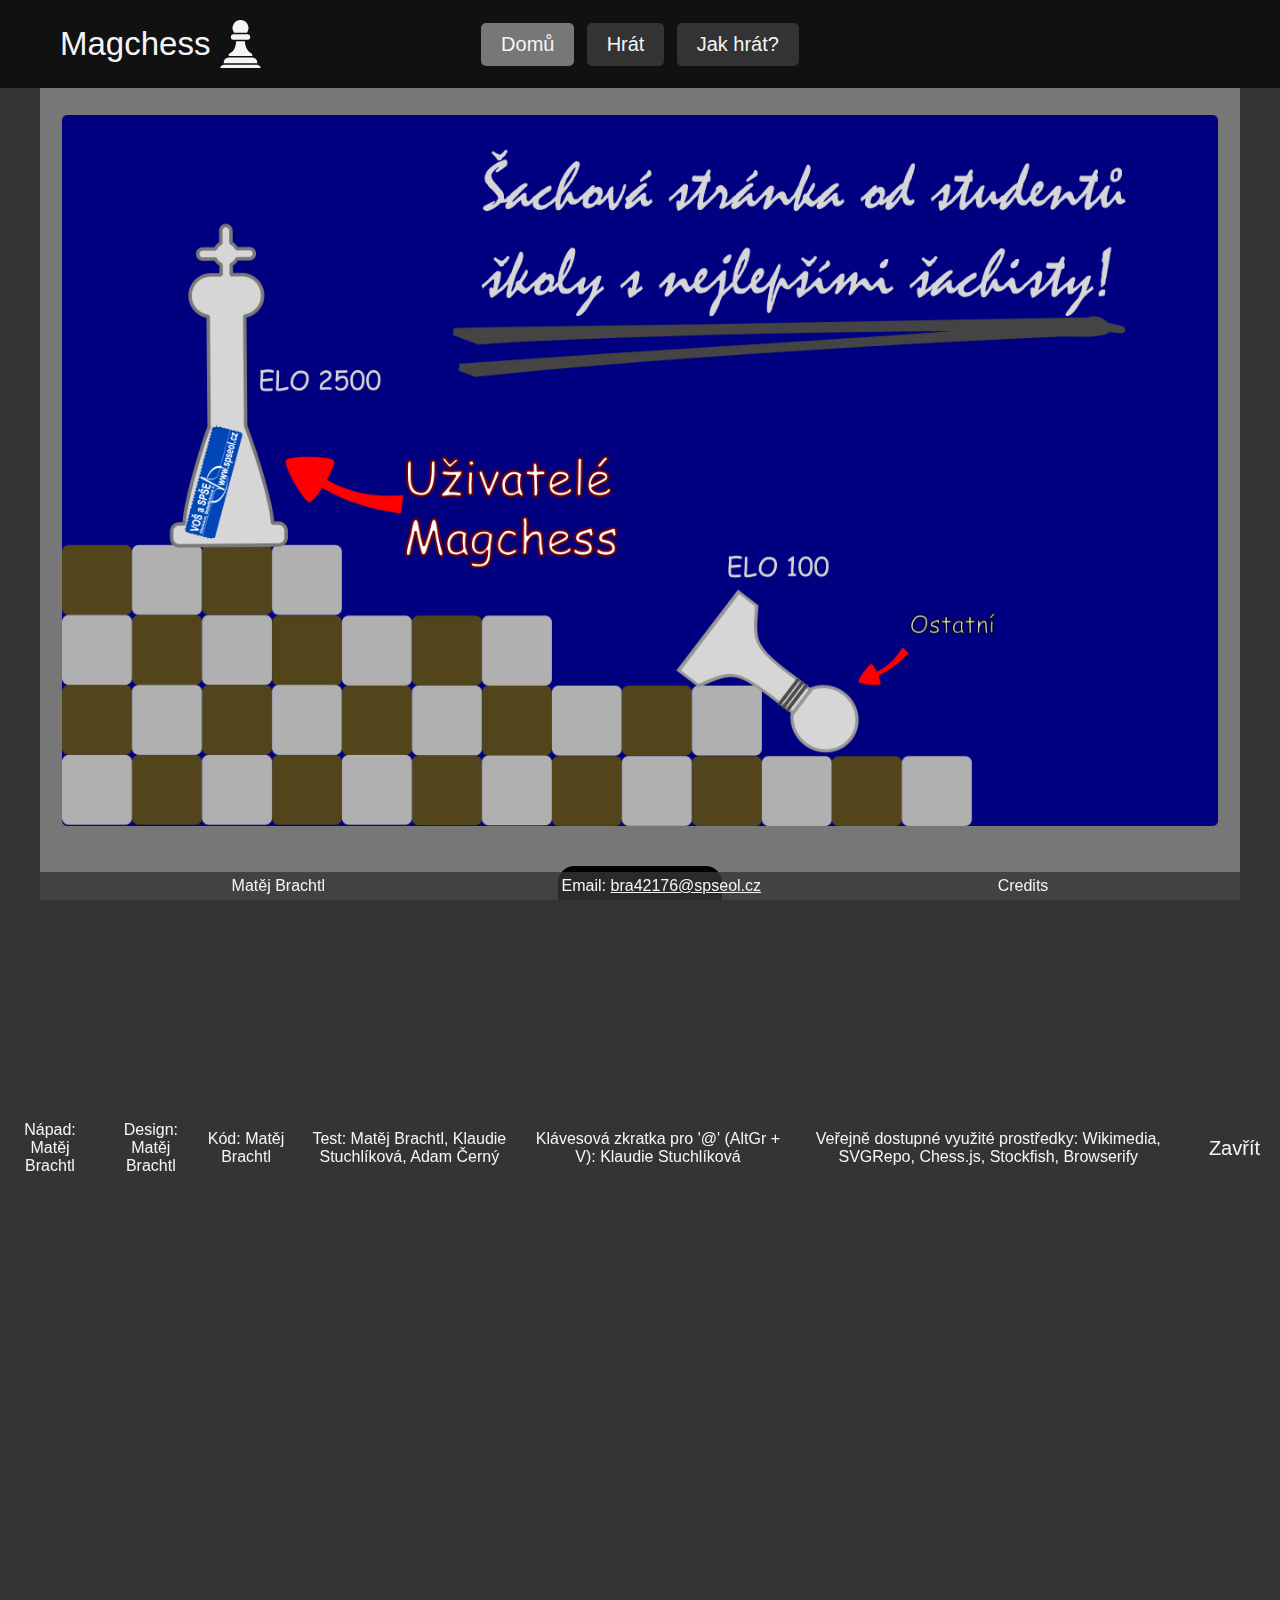
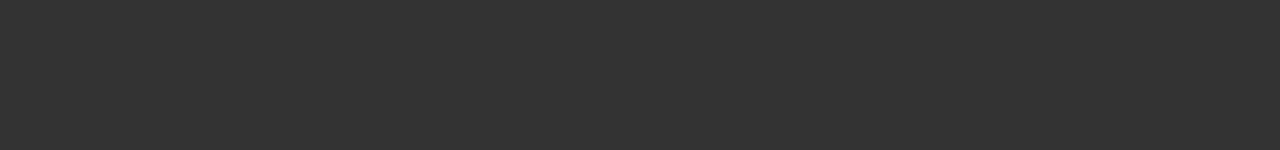
==== commit b6a45ca7: "Obsah box" ====
--- a/index.html
+++ b/index.html
@@ -20,21 +20,23 @@
     </header>
     <main id="pageI">
         <section id="uvod-obsah">
-            <div id="obsah">
-                <h2>Obsah:</h2>
-                <ul>
-                    <li><a href="#text">Popis</a></li>
-                    <li><a href="#new-game">Nová hra</a></li>
-                </ul>
-            </div>
             <img src="websletak.png" alt="letak">
+            <section class="game" id="obsah-box">
+                <div id="obsah">
+                    <h2>Obsah:</h2>
+                    <ul>
+                        <li><a href="#text">Popis</a></li>
+                        <li><a href="#new-game">Nová hra</a></li>
+                    </ul>
+                </div>
+            </section>
         </section>
         <section id="text">
             <h1>Vítej na Magchessu!</h1>
             <p>Jsem si jistý, že jsi sem nezavítal náhodou. Zkrátka tomu tak osud chtěl. Chtěl, aby ses dozvěděl o této bezesporu kvalitní stránce.</p>
             <p>Magchess je stránka, která ti umožní hrát šachy s kamarádem na jednom počítači, sám se sebou, nebo s AI.</p>
             <p>Při vývoji jsem myslel na customizaci. Můžeš si zvolit jména soupeřů a třeba předstírat zápas Magnuse Carlsena s Kasparovem nebo dokonce s tebou!</p>
-            <p>Nezapomněl jsem ani na uživatelskou přizpůsobivost. Na kartě <a href="tutorial.html">Jak hrát</a> si můžeš přečíst návod, jak se při hře zorientovat. Cože? Tobě se nechce číst? Tak si tam pusť!</p>
+            <p>Nezapomněl jsem ani na uživatelskou přizpůsobivost. Na kartě <a href="tutorial.html">Jak hrát</a> si můžeš přečíst návod, jak se při hře zorientovat. Cože? Tobě se nechce číst? Tak si tam pusť video!</p>
             <p>Pokud si chceš svoji hru zanalyzovat, stránka nabízí export PGN řetězce, který stačí zkopírovat do stránek jako je Chess.com nebo Lichess</p>
             <h2>Tak na co čekáš? Je čas si zahrát!</h2>
         </section>
--- a/style.css
+++ b/style.css
@@ -349,22 +349,26 @@
     display: flex;
     justify-content: space-evenly;
     align-items: center;
+    flex-direction: column;
 }
 
 #obsah ul{
     text-align: left;
-    font-size: 20px;
+    font-size: 18px;
 }
 #obsah a{
-    color: black;
+    color: white;
     text-decoration: none;
 }
 #obsah a:hover{
-    color: #333;
+    color: #aaa;
 }
 #obsah li{
     margin: 10px 0;
 }
 #obsah{
     margin-right: 20px;
+}
+#obsah-box{
+    padding: 12px 15px;
 }